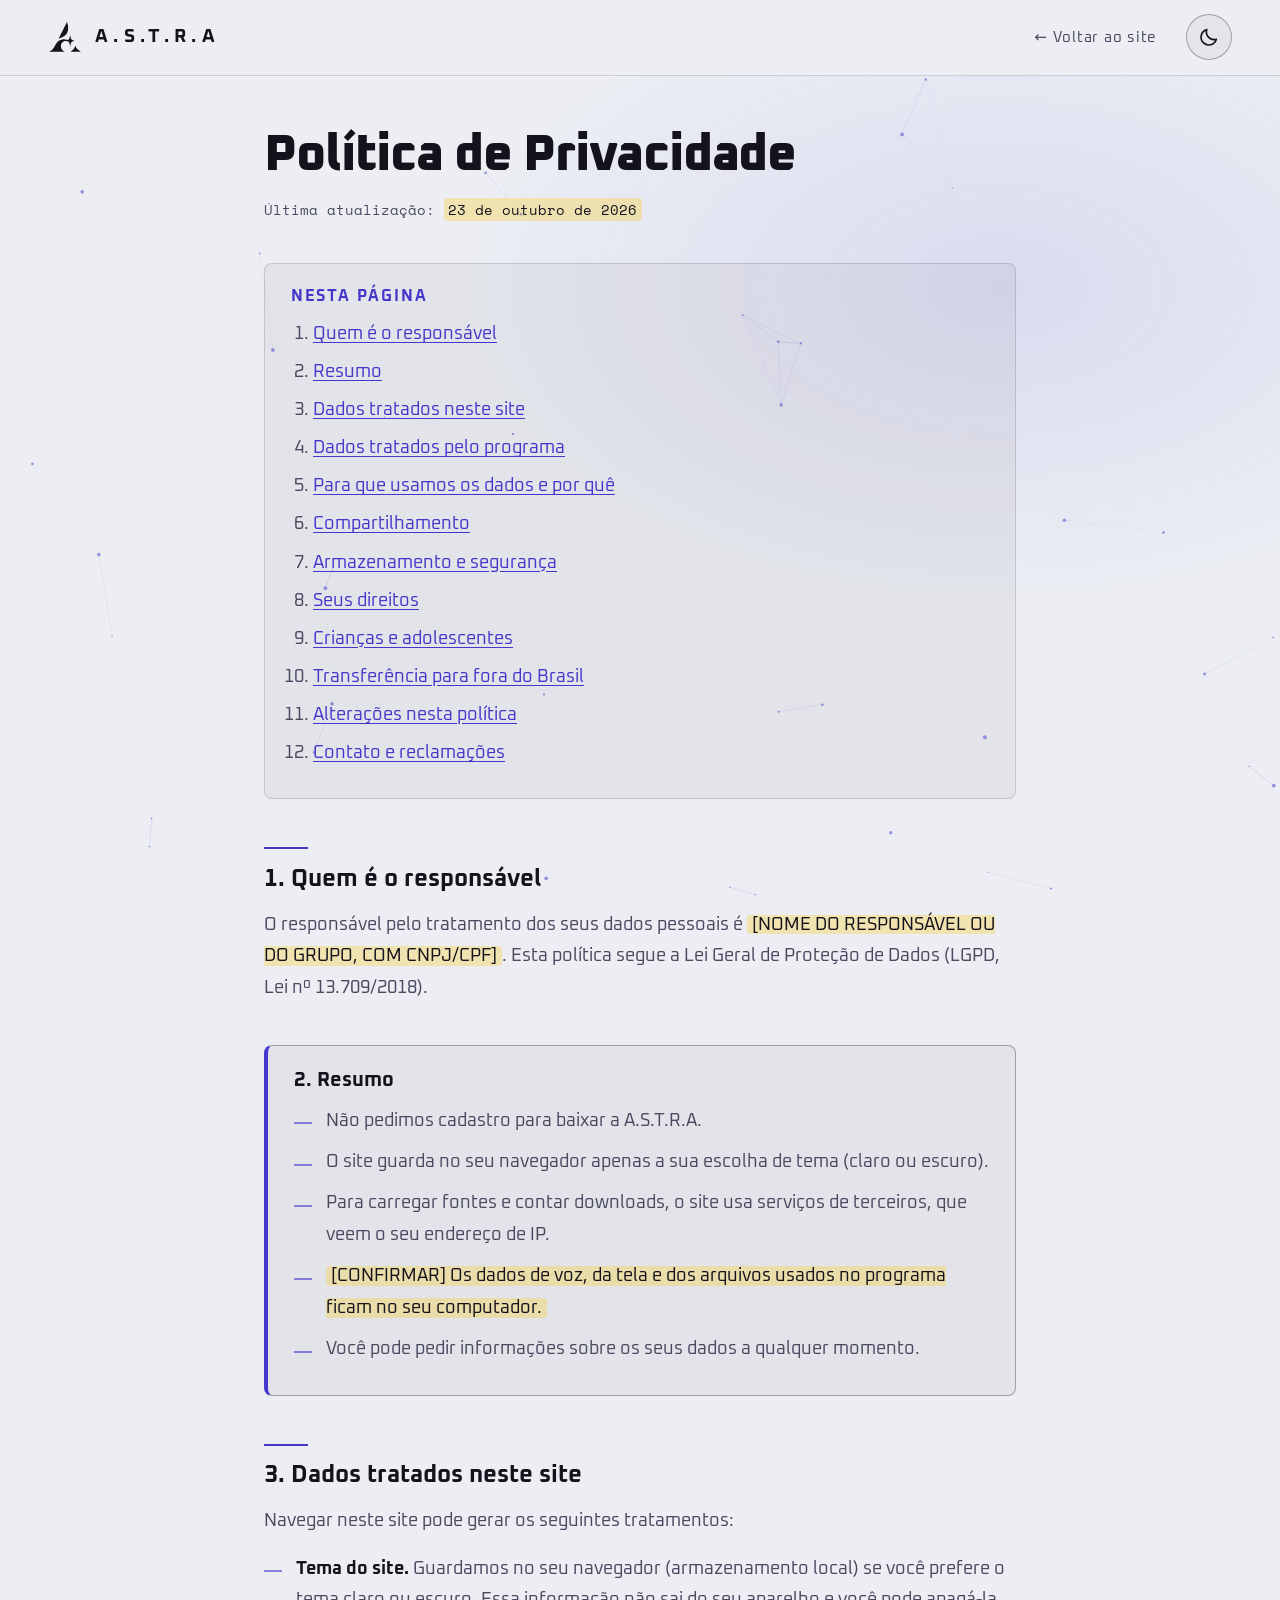
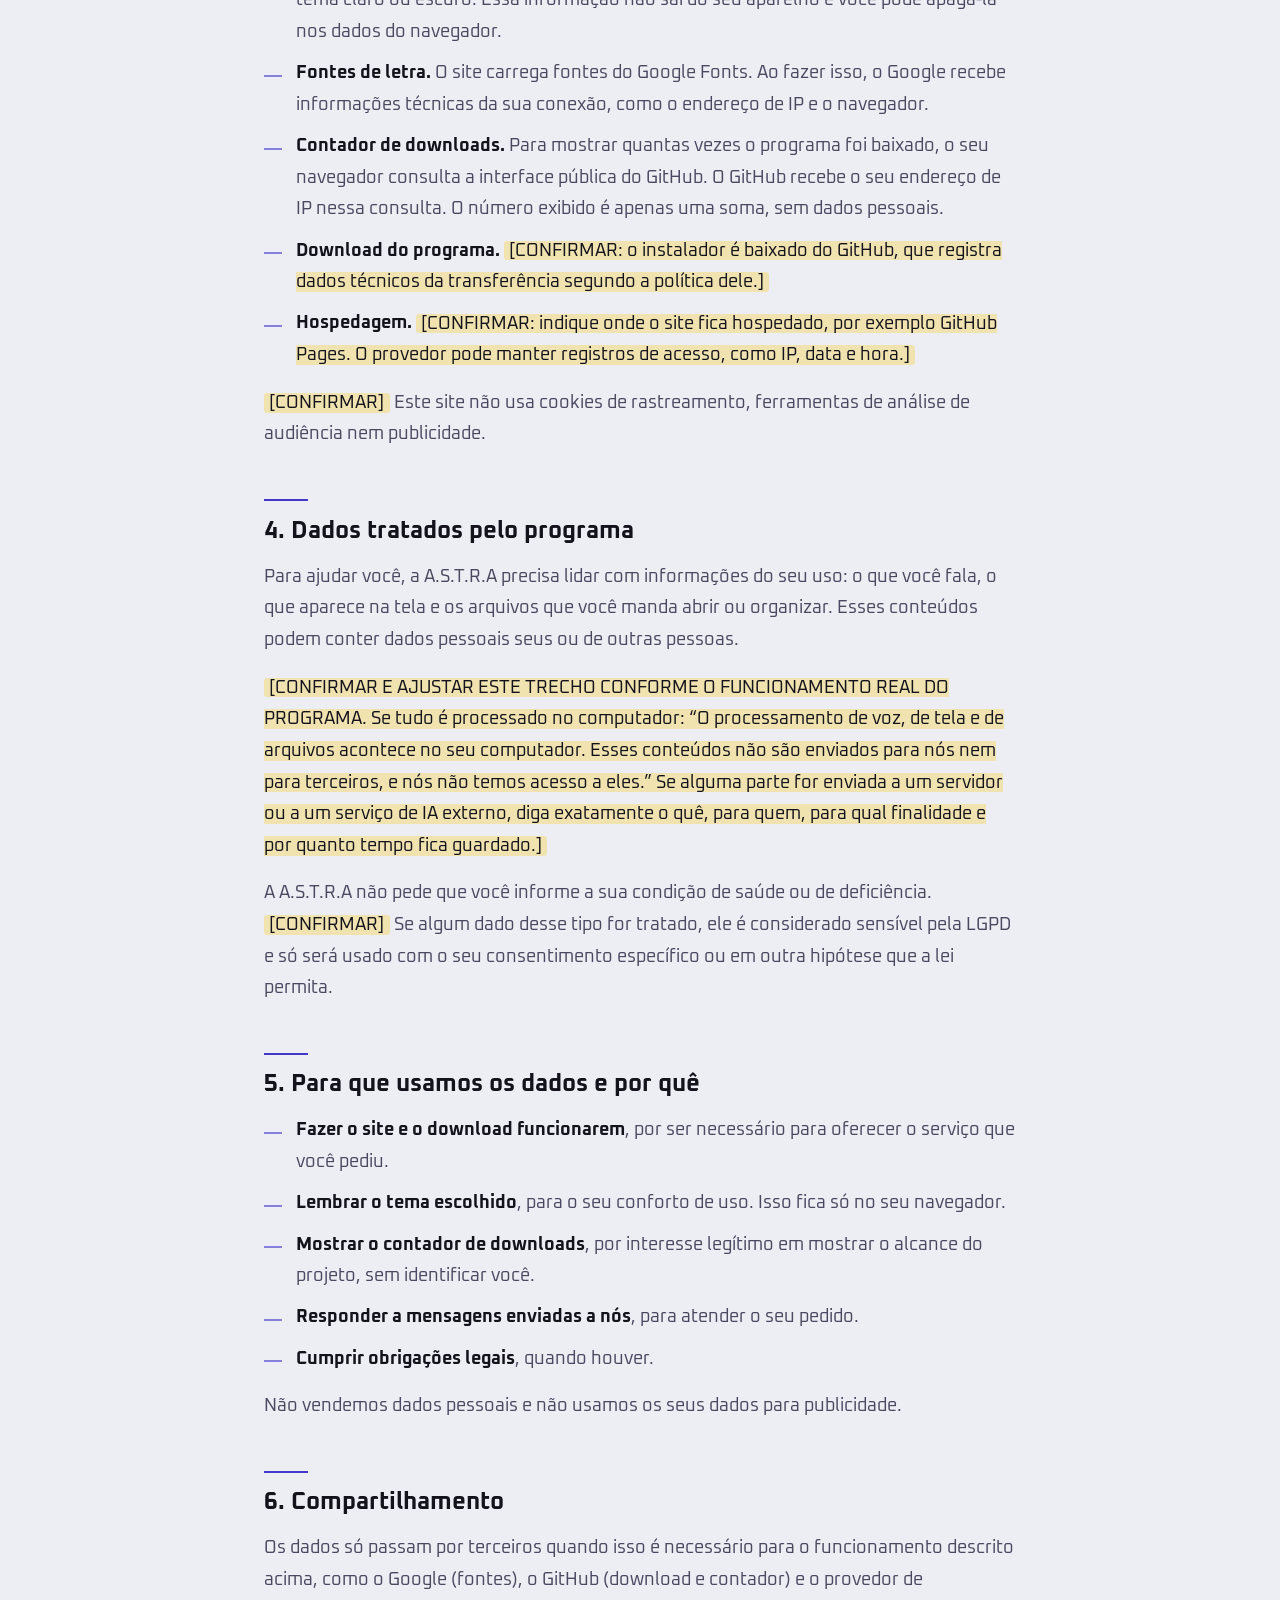
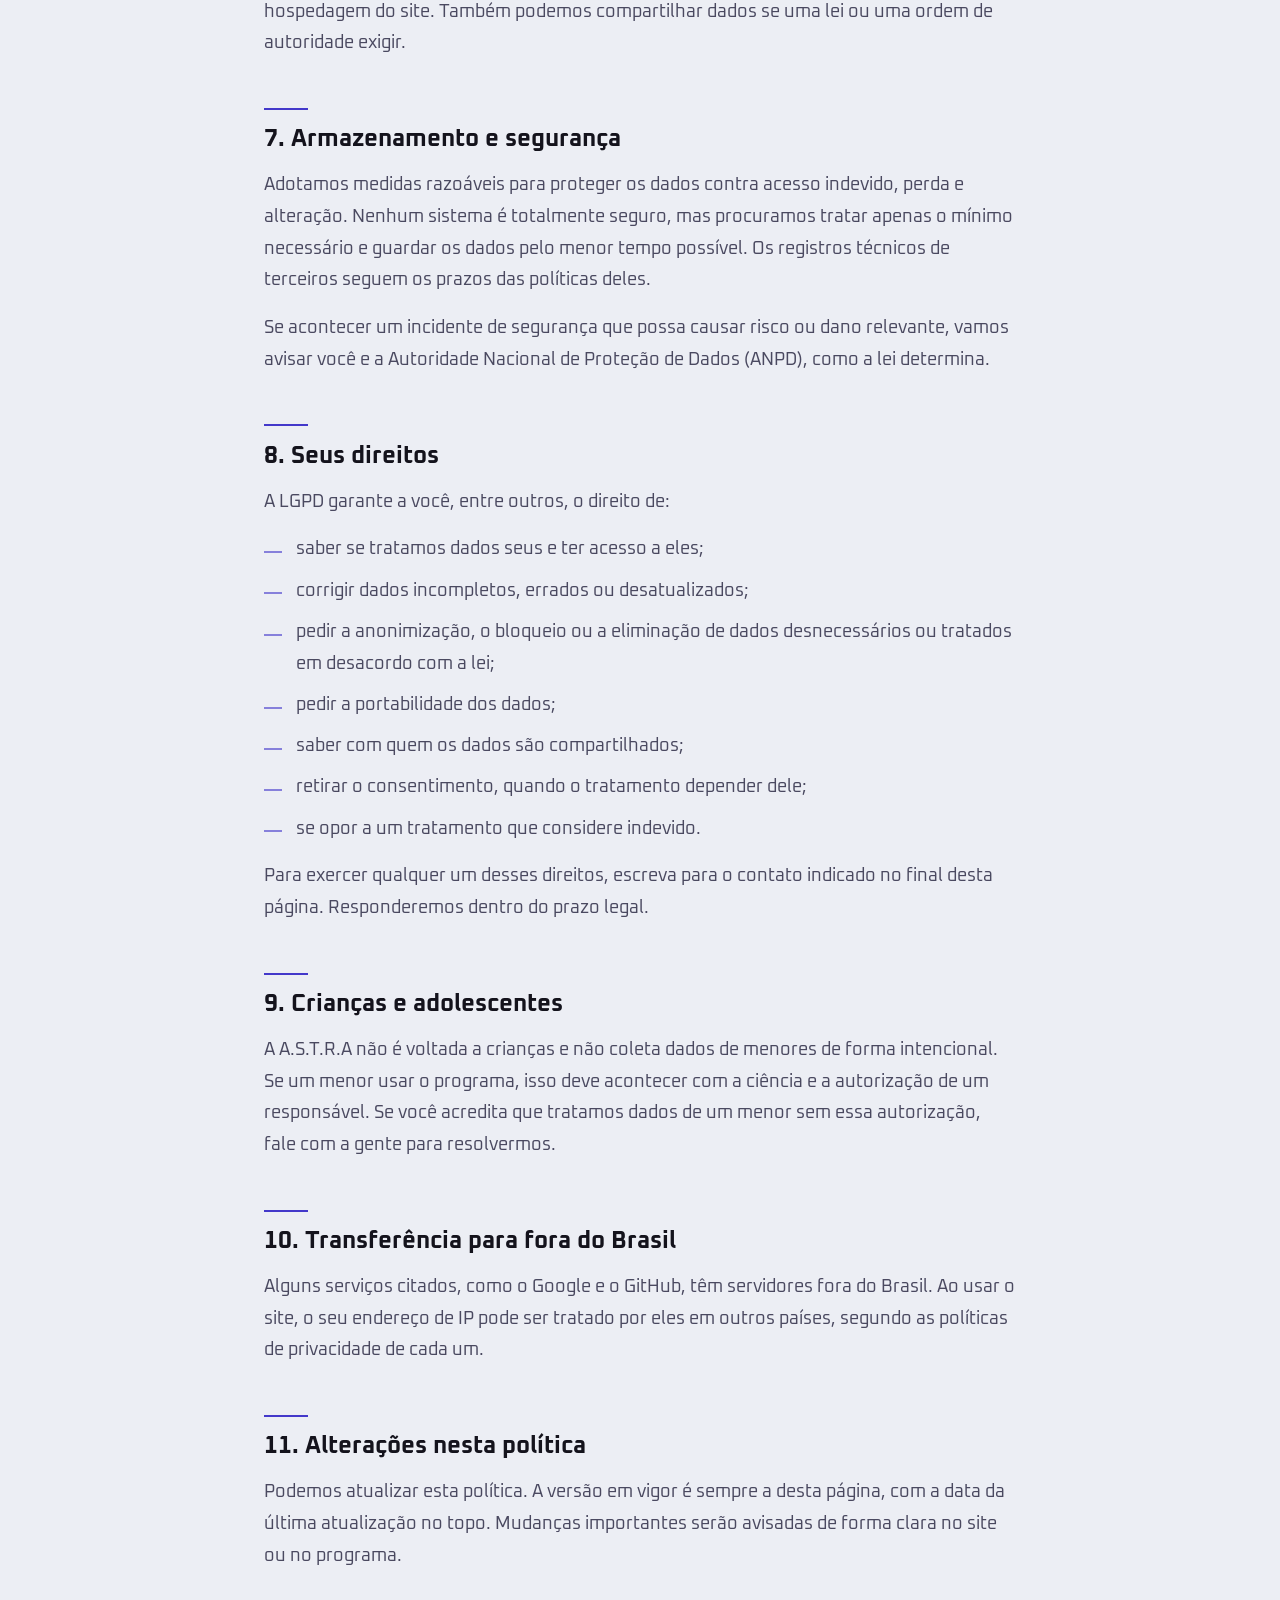
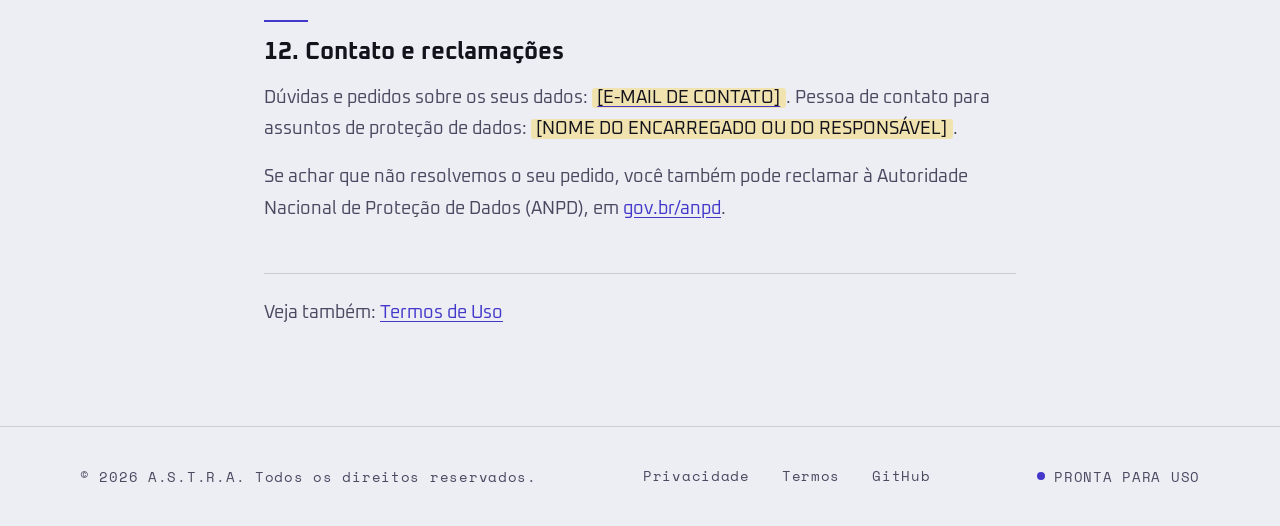
==== pages/privacidade.html @ 630e09cd "feat: animação de tema, fundo mais suave, páginas legais e organização em pastas Tema e visual - Adi" ====
<!DOCTYPE html>
<html lang="pt-BR">
<head>
<meta charset="UTF-8">
<meta name="viewport" content="width=device-width, initial-scale=1.0">
<title>Política de Privacidade — A.S.T.R.A</title>
<meta name="description" content="Como a A.S.T.R.A trata dados pessoais, em linguagem simples e de acordo com a LGPD.">
<meta name="color-scheme" content="dark light">
<meta name="theme-color" content="#07060c">
<link rel="icon" href="/assets/favicon.svg" type="image/svg+xml">

<!-- Rascunho: preencher os campos destacados em amarelo no site antes de publicar -->

<script>
/* Define o tema antes da página aparecer, para não piscar */
(function(){
  var t=null;
  try{t=localStorage.getItem('astra-theme')}catch(e){}
  if(t!=='light'&&t!=='dark'){
    t=window.matchMedia&&window.matchMedia('(prefers-color-scheme: light)').matches?'light':'dark';
  }
  var d=document.documentElement;
  d.setAttribute('data-theme',t);
  d.classList.add('js');
})();
</script>

<link rel="preconnect" href="https://fonts.googleapis.com">
<link rel="preconnect" href="https://fonts.gstatic.com" crossorigin>
<link href="https://fonts.googleapis.com/css2?family=Oxanium:wght@400;600;700;800&family=Space+Mono:wght@400;700&display=swap" rel="stylesheet">
<link rel="stylesheet" href="/css/astra.css">
<link rel="stylesheet" href="/css/astra-legal.css">
</head>
<body>

<a class="skip-link" href="#main">Ir para o conteúdo</a>

<svg width="0" height="0" style="position:absolute" aria-hidden="true" focusable="false">
  <symbol id="astra-logo" viewBox="0 0 100 95"><path fill="currentColor" d="M48.15 91.33C48.62 91.15 48.28 90.75 47.13 90.13C45.85 89.43 43.5 87.6 42.64 86.63C41.06 84.84 40.51 84.03 39.61 82.17C38.79 80.48 38.48 79.44 38.16 77.3C37.46 72.57 38.1 69.12 40.36 65.6C41.82 63.31 44.67 61.25 47.9 60.15C49.67 59.54 53.87 59.55 56.45 60.16C60.78 61.19 62.44 63.02 63.8 68.3C63.95 68.87 64.11 69.62 64.16 69.97C64.21 70.31 64.33 70.97 64.42 71.43C64.51 71.89 64.65 72.88 64.72 73.64C64.87 75.12 65.07 75.94 65.29 75.94C65.48 75.94 65.59 75.53 65.81 74.1C66.7 68.21 67.7 64.98 69.2 63.05C70.52 61.36 73.2 59.8 75.84 59.2C76.71 59 77.81 58.64 77.88 58.53C77.98 58.36 77.76 58.27 76.46 57.94C73.63 57.22 72.29 56.69 70.8 55.69C69.91 55.1 68.82 54.01 68.33 53.22C67.21 51.43 66.18 47.48 65.66 43.03C65.57 42.27 65.34 41.54 65.19 41.54C65.01 41.54 64.84 42.24 64.68 43.71C64.58 44.57 64.45 45.52 64.38 45.84C64.31 46.15 64.23 46.65 64.2 46.93C64.04 48.29 63.13 51.52 62.55 52.79C61.99 53.99 60.77 55.45 59.96 55.87C59.25 56.23 57.28 56.22 55.37 55.84C54.88 55.74 53.64 55.5 52.63 55.31C51.62 55.11 50.37 54.87 49.87 54.76C48.77 54.53 44.34 54.43 42.86 54.59C38.54 55.08 34.21 56.69 31.38 58.85C29.27 60.47 27.15 62.68 25.16 65.34C22.92 68.34 21.26 71.08 19.43 74.81C17.7 78.32 16.19 80.52 13.13 83.95C11.09 86.25 6.67 89.57 4.41 90.5C4.02 90.66 3.68 90.95 3.68 91.12C3.68 91.19 3.77 91.28 3.88 91.32C4.16 91.43 47.86 91.44 48.15 91.33ZM96.18 91.33C96.7 91.13 96.43 90.81 95.09 90.05C92.43 88.54 89.53 86.29 87.34 84.04C84.11 80.73 82.49 77.98 81.51 74.18C81.28 73.28 80.97 73.5 80.33 75.03C79.82 76.24 78.39 79.06 77.7 80.19C74.98 84.65 70.98 88.64 67.52 90.33C66.5 90.83 66.25 91.13 66.73 91.32C66.99 91.43 95.9 91.43 96.18 91.33ZM33.65 51.55C34.45 51.21 35.85 50.62 36.77 50.23C37.68 49.84 38.98 49.34 39.66 49.12C45.07 47.31 49.3 44.63 52.48 40.98C55.12 37.96 56.58 35.22 58.05 30.54C58.85 27.97 59.25 25.07 59.31 21.25C59.35 18.38 59.32 17.92 58.89 14.29C58.44 10.43 56.49 3.68 55.83 3.68C55.57 3.68 55.06 4.6 52.46 9.79C36.58 41.48 31.69 51.28 31.58 51.56C31.42 52.03 31.55 52.27 31.93 52.21C32.08 52.18 32.86 51.89 33.65 51.55Z"/></symbol>
</svg>

<canvas id="bg-canvas" aria-hidden="true"></canvas>

<header class="top">
  <a class="logo" href="index.html" aria-label="A.S.T.R.A — voltar ao início">
    <svg class="logo-mark" aria-hidden="true" focusable="false"><use href="#astra-logo"/></svg>
    <span class="logo-name">A.S.T.R.A</span>
  </a>
  <nav class="nav-right" aria-label="Principal">
    <a class="nav-back" href="/index.html">← Voltar ao site</a>
    <button class="theme-toggle" id="theme-toggle" type="button" aria-label="Alternar entre tema claro e escuro">
      <svg class="i-sun" viewBox="0 0 24 24" aria-hidden="true" focusable="false"><circle cx="12" cy="12" r="4.2"/><path d="M12 2.5v2.4M12 19.1v2.4M2.5 12h2.4M19.1 12h2.4M5.3 5.3l1.7 1.7M17 17l1.7 1.7M5.3 18.7 7 17M17 7l1.7-1.7"/></svg>
      <svg class="i-moon" viewBox="0 0 24 24" aria-hidden="true" focusable="false"><path d="M20 14.5A8.5 8.5 0 0 1 9.5 4 8.5 8.5 0 1 0 20 14.5Z"/></svg>
    </button>
  </nav>
</header>

<main id="main" class="legal">
  <h1>Política de Privacidade</h1>
  <p class="updated">Última atualização: <span class="fill">23 de outubro de 2026</span></p>

  <nav class="toc" aria-label="Índice desta página">
    <h2 class="toc-title">Nesta página</h2>
    <ol>
      <li><a href="#quem-somos">Quem é o responsável</a></li>
      <li><a href="#resumo">Resumo</a></li>
      <li><a href="#site">Dados tratados neste site</a></li>
      <li><a href="#app">Dados tratados pelo programa</a></li>
      <li><a href="#finalidades">Para que usamos os dados e por quê</a></li>
      <li><a href="#compartilhamento">Compartilhamento</a></li>
      <li><a href="#seguranca">Armazenamento e segurança</a></li>
      <li><a href="#direitos">Seus direitos</a></li>
      <li><a href="#criancas">Crianças e adolescentes</a></li>
      <li><a href="#internacional">Transferência para fora do Brasil</a></li>
      <li><a href="#alteracoes">Alterações nesta política</a></li>
      <li><a href="#contato">Contato e reclamações</a></li>
    </ol>
  </nav>

  <section id="quem-somos">
    <h2>1. Quem é o responsável</h2>
    <p>O responsável pelo tratamento dos seus dados pessoais é <span class="fill">[NOME DO RESPONSÁVEL OU DO GRUPO, COM CNPJ/CPF]</span>. Esta política segue a Lei Geral de Proteção de Dados (LGPD, Lei nº 13.709/2018).</p>
  </section>

  <div class="legal-summary" id="resumo" role="note">
    <h2>2. Resumo</h2>
    <ul>
      <li>Não pedimos cadastro para baixar a A.S.T.R.A.</li>
      <li>O site guarda no seu navegador apenas a sua escolha de tema (claro ou escuro).</li>
      <li>Para carregar fontes e contar downloads, o site usa serviços de terceiros, que veem o seu endereço de IP.</li>
      <li><span class="fill">[CONFIRMAR] Os dados de voz, da tela e dos arquivos usados no programa ficam no seu computador.</span></li>
      <li>Você pode pedir informações sobre os seus dados a qualquer momento.</li>
    </ul>
  </div>

  <section id="site">
    <h2>3. Dados tratados neste site</h2>
    <p>Navegar neste site pode gerar os seguintes tratamentos:</p>
    <ul>
      <li><strong>Tema do site.</strong> Guardamos no seu navegador (armazenamento local) se você prefere o tema claro ou escuro. Essa informação não sai do seu aparelho e você pode apagá-la nos dados do navegador.</li>
      <li><strong>Fontes de letra.</strong> O site carrega fontes do Google Fonts. Ao fazer isso, o Google recebe informações técnicas da sua conexão, como o endereço de IP e o navegador.</li>
      <li><strong>Contador de downloads.</strong> Para mostrar quantas vezes o programa foi baixado, o seu navegador consulta a interface pública do GitHub. O GitHub recebe o seu endereço de IP nessa consulta. O número exibido é apenas uma soma, sem dados pessoais.</li>
      <li><strong>Download do programa.</strong> <span class="fill">[CONFIRMAR: o instalador é baixado do GitHub, que registra dados técnicos da transferência segundo a política dele.]</span></li>
      <li><strong>Hospedagem.</strong> <span class="fill">[CONFIRMAR: indique onde o site fica hospedado, por exemplo GitHub Pages. O provedor pode manter registros de acesso, como IP, data e hora.]</span></li>
    </ul>
    <p><span class="fill">[CONFIRMAR]</span> Este site não usa cookies de rastreamento, ferramentas de análise de audiência nem publicidade.</p>
  </section>

  <section id="app">
    <h2>4. Dados tratados pelo programa</h2>
    <p>Para ajudar você, a A.S.T.R.A precisa lidar com informações do seu uso: o que você fala, o que aparece na tela e os arquivos que você manda abrir ou organizar. Esses conteúdos podem conter dados pessoais seus ou de outras pessoas.</p>
    <p><span class="fill">[CONFIRMAR E AJUSTAR ESTE TRECHO CONFORME O FUNCIONAMENTO REAL DO PROGRAMA. Se tudo é processado no computador: “O processamento de voz, de tela e de arquivos acontece no seu computador. Esses conteúdos não são enviados para nós nem para terceiros, e nós não temos acesso a eles.” Se alguma parte for enviada a um servidor ou a um serviço de IA externo, diga exatamente o quê, para quem, para qual finalidade e por quanto tempo fica guardado.]</span></p>
    <p>A A.S.T.R.A não pede que você informe a sua condição de saúde ou de deficiência. <span class="fill">[CONFIRMAR]</span> Se algum dado desse tipo for tratado, ele é considerado sensível pela LGPD e só será usado com o seu consentimento específico ou em outra hipótese que a lei permita.</p>
  </section>

  <section id="finalidades">
    <h2>5. Para que usamos os dados e por quê</h2>
    <ul>
      <li><strong>Fazer o site e o download funcionarem</strong>, por ser necessário para oferecer o serviço que você pediu.</li>
      <li><strong>Lembrar o tema escolhido</strong>, para o seu conforto de uso. Isso fica só no seu navegador.</li>
      <li><strong>Mostrar o contador de downloads</strong>, por interesse legítimo em mostrar o alcance do projeto, sem identificar você.</li>
      <li><strong>Responder a mensagens enviadas a nós</strong>, para atender o seu pedido.</li>
      <li><strong>Cumprir obrigações legais</strong>, quando houver.</li>
    </ul>
    <p>Não vendemos dados pessoais e não usamos os seus dados para publicidade.</p>
  </section>

  <section id="compartilhamento">
    <h2>6. Compartilhamento</h2>
    <p>Os dados só passam por terceiros quando isso é necessário para o funcionamento descrito acima, como o Google (fontes), o GitHub (download e contador) e o provedor de hospedagem do site. Também podemos compartilhar dados se uma lei ou uma ordem de autoridade exigir.</p>
  </section>

  <section id="seguranca">
    <h2>7. Armazenamento e segurança</h2>
    <p>Adotamos medidas razoáveis para proteger os dados contra acesso indevido, perda e alteração. Nenhum sistema é totalmente seguro, mas procuramos tratar apenas o mínimo necessário e guardar os dados pelo menor tempo possível. Os registros técnicos de terceiros seguem os prazos das políticas deles.</p>
    <p>Se acontecer um incidente de segurança que possa causar risco ou dano relevante, vamos avisar você e a Autoridade Nacional de Proteção de Dados (ANPD), como a lei determina.</p>
  </section>

  <section id="direitos">
    <h2>8. Seus direitos</h2>
    <p>A LGPD garante a você, entre outros, o direito de:</p>
    <ul>
      <li>saber se tratamos dados seus e ter acesso a eles;</li>
      <li>corrigir dados incompletos, errados ou desatualizados;</li>
      <li>pedir a anonimização, o bloqueio ou a eliminação de dados desnecessários ou tratados em desacordo com a lei;</li>
      <li>pedir a portabilidade dos dados;</li>
      <li>saber com quem os dados são compartilhados;</li>
      <li>retirar o consentimento, quando o tratamento depender dele;</li>
      <li>se opor a um tratamento que considere indevido.</li>
    </ul>
    <p>Para exercer qualquer um desses direitos, escreva para o contato indicado no final desta página. Responderemos dentro do prazo legal.</p>
  </section>

  <section id="criancas">
    <h2>9. Crianças e adolescentes</h2>
    <p>A A.S.T.R.A não é voltada a crianças e não coleta dados de menores de forma intencional. Se um menor usar o programa, isso deve acontecer com a ciência e a autorização de um responsável. Se você acredita que tratamos dados de um menor sem essa autorização, fale com a gente para resolvermos.</p>
  </section>

  <section id="internacional">
    <h2>10. Transferência para fora do Brasil</h2>
    <p>Alguns serviços citados, como o Google e o GitHub, têm servidores fora do Brasil. Ao usar o site, o seu endereço de IP pode ser tratado por eles em outros países, segundo as políticas de privacidade de cada um.</p>
  </section>

  <section id="alteracoes">
    <h2>11. Alterações nesta política</h2>
    <p>Podemos atualizar esta política. A versão em vigor é sempre a desta página, com a data da última atualização no topo. Mudanças importantes serão avisadas de forma clara no site ou no programa.</p>
  </section>

  <section id="contato">
    <h2>12. Contato e reclamações</h2>
    <p>Dúvidas e pedidos sobre os seus dados: <a href="mailto:EMAIL_AQUI"><span class="fill">[E-MAIL DE CONTATO]</span></a>. Pessoa de contato para assuntos de proteção de dados: <span class="fill">[NOME DO ENCARREGADO OU DO RESPONSÁVEL]</span>.</p>
    <p>Se achar que não resolvemos o seu pedido, você também pode reclamar à Autoridade Nacional de Proteção de Dados (ANPD), em <a href="https://www.gov.br/anpd">gov.br/anpd</a>.</p>
  </section>

  <p class="legal-other">Veja também: <a href="termos.html">Termos de Uso</a></p>
</main>

<footer>
  <div>© 2026 A.S.T.R.A. Todos os direitos reservados.</div>
  <nav class="footer-links" aria-label="Rodapé">
    <a href="privacidade.html">Privacidade</a>
    <a href="termos.html">Termos</a>
    <a href="https://github.com/here236/A.S.T.R.A-Site">GitHub</a>
  </nav>
  <div class="footer-status">
    <div class="status-dot" aria-hidden="true"></div>
    PRONTA PARA USO
  </div>
</footer>

<script src="/js/astra.js"></script>
</body>
</html>
---- css/astra.css ----
*{margin:0;padding:0;box-sizing:border-box}

/* Tema claro é o padrão; o escuro é aplicado por data-theme="dark" */
:root{
  --bg:#eceef4;
  --bg2:#f6f7fb;
  --text:#14131c;
  --muted:#4a4960;
  --accent:#4338ca;
  --accent-soft:rgba(67,56,202,0.10);
  --line:rgba(11,10,18,0.14);
  --line-strong:rgba(11,10,18,0.32);
  --surface:rgba(11,10,18,0.04);
  --nav-bg:rgba(236,238,244,0.94);
  --btn-bg:#0b0a12;
  --btn-fg:#ffffff;
  --glow:rgba(67,56,202,0.10);
  --grid:rgba(11,10,18,0.05);
  --particle:67,56,202;
  color-scheme:light;
}

:root[data-theme="dark"]{
  --bg:#07060c;
  --bg2:#0d0c16;
  --text:#f4f3fa;
  --muted:#adabc0;
  --accent:#c4bfff;
  --accent-soft:rgba(196,191,255,0.12);
  --line:rgba(255,255,255,0.12);
  --line-strong:rgba(255,255,255,0.32);
  --surface:rgba(255,255,255,0.05);
  --nav-bg:rgba(7,6,12,0.94);
  --btn-bg:#ffffff;
  --btn-fg:#07060c;
  --glow:rgba(99,82,255,0.20);
  --grid:rgba(255,255,255,0.04);
  --particle:196,191,255;
  color-scheme:dark;
}

html{scroll-behavior:smooth;overflow-x:hidden;scroll-padding-top:5rem}

body{
  background:var(--bg);
  color:var(--text);
  font-family:'Oxanium',system-ui,sans-serif;
  font-size:1rem;
  overflow-x:hidden;
}

/* Brilho suave e grade fixos */
body::before{
  content:'';position:fixed;inset:0;z-index:0;pointer-events:none;
  background:radial-gradient(60% 50% at 78% 32%,var(--glow),transparent 70%);
}

/* Animação circular da troca de tema */
::view-transition-old(root),
::view-transition-new(root){
  animation:none;
  mix-blend-mode:normal;
}

/* Acessibilidade */
.sr-only{
  position:absolute;width:1px;height:1px;overflow:hidden;
  clip:rect(0 0 0 0);clip-path:inset(50%);white-space:nowrap;
}

.skip-link{
  position:fixed;top:0.75rem;left:0.75rem;z-index:1000;
  transform:translateY(-200%);
  background:var(--btn-bg);color:var(--btn-fg);
  padding:0.8rem 1.2rem;font-weight:700;text-decoration:none;
}
.skip-link:focus{transform:translateY(0)}

:focus-visible{outline:3px solid var(--accent);outline-offset:3px}

/* Fundo de partículas */
#bg-canvas{
  position:fixed;top:0;left:0;width:100%;height:100%;
  z-index:0;pointer-events:none;
}

/* Menu */
.top{
  position:fixed;top:0;left:0;right:0;z-index:100;
  padding:0.9rem 3rem;
  display:flex;align-items:center;justify-content:space-between;
  background:var(--nav-bg);
  border-bottom:1px solid var(--line);
}

.logo{
  display:flex;align-items:center;gap:0.8rem;
  color:var(--text);text-decoration:none;
  font-size:1.2rem;font-weight:700;letter-spacing:0.28em;
}

.logo-mark{width:34px;height:32px;flex-shrink:0}

.nav-right{
  display:flex;align-items:center;gap:1.6rem;
  font-size:0.95rem;letter-spacing:0.1em;
}

.nav-right a.nav-link{
  color:var(--muted);text-decoration:none;
  padding:0.5rem 0.2rem;
  transition:color 0.3s;
}
.nav-right a.nav-link:hover{color:var(--text)}

.theme-toggle{
  width:46px;height:46px;border-radius:50%;
  display:inline-flex;align-items:center;justify-content:center;
  border:1px solid var(--line-strong);
  background:var(--surface);color:var(--text);
  cursor:pointer;transition:background 0.3s,border-color 0.3s;
}
.theme-toggle:hover{background:var(--accent-soft);border-color:var(--accent)}
.theme-toggle svg{
  width:22px;height:22px;
  fill:none;stroke:currentColor;stroke-width:1.8;
  stroke-linecap:round;stroke-linejoin:round;
}
:root[data-theme="dark"] .i-moon{display:none}
:root[data-theme="light"] .i-sun{display:none}

/* Seções */
section{
  position:relative;z-index:10;
  min-height:100vh;
  display:flex;align-items:center;
}

/* Hero */
#hero{
  padding:6rem 0 0;
  overflow:hidden;
}

.hero-inner{
  width:100%;
  display:grid;
  grid-template-columns:1fr 1fr;
  align-items:center;
  padding:0 5rem;
  gap:4rem;
}

.hero-text{opacity:0;animation:fadeUp 1.2s 0.3s forwards}

.hero-label{
  font-family:'Space Mono',monospace;
  font-size:1rem;letter-spacing:0.3em;
  color:var(--accent);margin-bottom:2rem;
  display:flex;align-items:center;gap:0.8rem;
}
.hero-label::before{
  content:'';display:block;flex-shrink:0;
  width:40px;height:2px;background:var(--accent);
}

h1{
  font-size:clamp(2.8rem,5vw,5rem);
  font-weight:800;line-height:1.02;
  letter-spacing:-0.02em;
  margin-bottom:1.5rem;
}

h1 span{
  color:var(--muted);
  display:block;
}

h1 em{
  font-style:normal;
  background:linear-gradient(90deg,var(--text),var(--accent));
  -webkit-background-clip:text;
  background-clip:text;
  -webkit-text-fill-color:transparent;
}

.hero-sub{
  font-size:1.15rem;color:var(--muted);
  line-height:1.75;max-width:500px;
  margin-bottom:2.5rem;
}

.hero-btns{display:flex;gap:1rem;flex-wrap:wrap}

.btn-primary{
  display:inline-flex;align-items:center;justify-content:center;
  min-height:52px;
  background:var(--btn-bg);
  color:var(--btn-fg);border:none;text-decoration:none;
  padding:0 2.2rem;
  font-family:'Oxanium',sans-serif;
  font-size:1rem;letter-spacing:0.1em;
  cursor:pointer;font-weight:700;
  position:relative;overflow:hidden;
  transition:box-shadow 0.3s,transform 0.3s;
}
.btn-primary::after{
  content:'';position:absolute;
  top:-50%;left:-60%;width:40%;height:200%;
  background:rgba(128,128,160,0.3);
  transform:skewX(-20deg);
  transition:left 0.5s;
}
.btn-primary:hover{box-shadow:0 0 0 4px var(--accent-soft),0 8px 28px var(--glow)}
.btn-primary:hover::after{left:120%}

.btn-ghost{
  display:inline-flex;align-items:center;justify-content:center;
  min-height:52px;
  border:1px solid var(--line-strong);text-decoration:none;
  padding:0 2.2rem;color:var(--text);
  background:transparent;
  font-family:'Oxanium',sans-serif;
  font-size:1rem;font-weight:600;letter-spacing:0.1em;
  cursor:pointer;transition:border-color 0.3s,background 0.3s;
}
.btn-ghost:hover{border-color:var(--accent);background:var(--accent-soft)}

.btn-primary.big,.btn-ghost.big{min-height:58px;padding:0 2.6rem;font-size:1.05rem}

/* Logo no hero */
.logo-wrap{
  position:relative;
  width:min(100%,520px);aspect-ratio:1;
  margin-inline:auto;
  display:grid;place-items:center;
  opacity:0;animation:fadeIn 1.5s 0.8s forwards;
}
.logo-wrap::before{
  content:'';position:absolute;inset:10%;border-radius:50%;
  background:radial-gradient(circle,var(--glow),transparent 70%);
}

.hero-logo{
  position:relative;
  width:46%;height:auto;aspect-ratio:100/95;
  color:var(--text);
  animation:float 7s ease-in-out infinite;
}

.logo-rings{position:absolute;inset:0}
.logo-ring{
  position:absolute;border-radius:50%;
  animation:spinRing 40s linear infinite;
}
.logo-ring:nth-child(1){inset:16%;border:1px solid var(--line-strong)}
.logo-ring:nth-child(2){inset:8%;border:1px solid var(--line);animation-direction:reverse;animation-duration:55s}
.logo-ring:nth-child(3){inset:0;border:1px dashed var(--line)}

.logo-stat{
  position:absolute;
  font-family:'Space Mono',monospace;
  font-size:0.85rem;letter-spacing:0.05em;
  color:var(--muted);
  background:var(--bg2);
  border:1px solid var(--line);
  padding:0.5rem 0.9rem;border-radius:6px;
}
.logo-stat span{display:block;font-size:1.3rem;font-weight:700;color:var(--text)}
.stat1{top:8%;right:0}
.stat2{bottom:12%;left:0}
.stat3{top:50%;right:-3%}

/* Indicador de rolagem */
.scroll-hint{
  position:absolute;bottom:2rem;left:50%;transform:translateX(-50%);
  display:flex;flex-direction:column;align-items:center;gap:0.5rem;
  font-size:0.8rem;letter-spacing:0.3em;color:var(--muted);
  opacity:0;animation:fadeIn 1s 2s forwards;
}

.scroll-line{
  width:1px;height:50px;
  background:linear-gradient(to bottom,var(--accent),transparent);
  animation:scrollPulse 2s infinite;
}

/* O que ela faz */
#features{
  padding:8rem 0;
  overflow:visible;
}

.features-inner{
  width:100%;
  padding:0 5rem;
}

.section-label{
  font-family:'Space Mono',monospace;
  font-size:1.05rem;font-weight:400;letter-spacing:0.25em;
  color:var(--accent);
  margin-bottom:5rem;
  display:flex;align-items:center;gap:1rem;
}
.section-label::before{
  content:'';width:60px;height:2px;background:var(--accent);flex-shrink:0;
}
.section-label.center{justify-content:center;margin-bottom:3rem}

.feature-row{
  display:grid;
  grid-template-columns:1fr 1fr;
  align-items:start;
  margin-bottom:7rem;
  position:relative;
}

/* Só esconde antes da animação se o JavaScript estiver ativo */
.js .feature-row{
  opacity:0;
  transform:translateY(60px);
  transition:opacity 0.8s,transform 0.8s;
}
.js .feature-row.visible{opacity:1;transform:translateY(0)}

.feature-num{
  font-family:'Space Mono',monospace;
  font-size:clamp(5rem,10vw,9rem);
  font-weight:700;
  color:transparent;
  -webkit-text-stroke:1px var(--line-strong);
  line-height:1;
  position:absolute;
  top:-2rem;left:0;
  z-index:0;
  pointer-events:none;
  letter-spacing:-0.05em;
  opacity:0.6;
}
.feature-row.flip .feature-num{left:auto;right:0}

.feature-content{
  position:relative;z-index:1;
  padding:2rem 0;
}

.feature-content.right{padding-left:3rem;order:2}
.feature-content.left{padding-right:3rem}
.feature-content.right + .feature-visual{order:1}

.feature-tag{
  font-family:'Space Mono',monospace;
  font-size:0.95rem;letter-spacing:0.22em;
  color:var(--accent);
  margin-bottom:1rem;
  display:flex;align-items:center;gap:0.5rem;
}
.feature-tag::before{content:'›';font-size:1.2rem}

.feature-title{
  font-size:clamp(1.8rem,3vw,2.6rem);
  font-weight:700;
  line-height:1.15;
  margin-bottom:1.2rem;
  letter-spacing:-0.01em;
}

.feature-title .accent{color:var(--accent)}

.feature-body{
  font-size:1.1rem;color:var(--muted);
  line-height:1.8;
  max-width:480px;
}

/* Tópicos diagonais */
.diagonal-topics{
  list-style:none;
  margin-top:2rem;
  position:relative;
  padding-left:1rem;
}

.topic{
  display:flex;align-items:flex-start;gap:1rem;
  margin-bottom:1rem;
  transform:skewX(-3deg);
  font-size:1.08rem;
  color:var(--muted);
  line-height:1.6;
  transition:color 0.3s;
}
.topic:hover{color:var(--text)}

.topic-line{
  flex-shrink:0;
  width:20px;height:2px;
  background:var(--accent);
  margin-top:0.8em;
  opacity:0.5;
  transition:opacity 0.3s,width 0.3s;
}
.topic:hover .topic-line{opacity:1;width:30px}

/* Visual lateral */
.feature-visual{
  display:flex;align-items:center;justify-content:center;
  height:280px;
  position:relative;
}
.feature-visual.tall{height:440px}

.vis{width:100%;max-width:420px;height:100%;overflow:visible}
.vis .v-line{fill:none;stroke:var(--line-strong);stroke-width:1.5}
.vis .v-soft{fill:var(--accent-soft)}
.vis .v-fill{fill:var(--accent)}
.vis .v-mute{fill:var(--line-strong)}
.vis .v-focus{fill:var(--accent-soft);stroke:var(--accent);stroke-width:2}
.vis .v-wave{fill:none;stroke:var(--accent);stroke-width:3;stroke-linecap:round}
.vis .v-folder{fill:var(--accent-soft);stroke:var(--accent);stroke-width:2;stroke-linejoin:round}
.vis .v-file{fill:var(--bg);stroke:var(--line-strong);stroke-width:2;stroke-linejoin:round}
.vis .v-arrow{fill:none;stroke:var(--accent);stroke-width:2.5;stroke-dasharray:3 7;stroke-linecap:round}
.vis .v-arrowhead{fill:none;stroke:var(--accent);stroke-width:2.5;stroke-linecap:round;stroke-linejoin:round}
.vis .v-node{fill:var(--bg2);stroke:var(--line-strong);stroke-width:1.5}
.vis .v-center{fill:var(--accent-soft);stroke:var(--accent);stroke-width:2}
.vis .v-text{
  fill:var(--text);
  font-family:'Space Mono',monospace;font-size:12px;font-weight:700;
  text-anchor:middle;dominant-baseline:central;
}
.vis .v-text.v-big{font-size:16px}

.v-bars rect{
  fill:var(--accent);
  transform-box:fill-box;transform-origin:center;
}
.feature-row.visible .v-bars rect{
  animation:bar 1.8s ease-in-out infinite;
  animation-delay:calc(var(--i) * -0.14s);
}

/* Métricas */
#metrics{
  padding:8rem 0;
  background:var(--surface);
  border-top:1px solid var(--line);
  border-bottom:1px solid var(--line);
}

.metrics-inner{width:100%;padding:0 5rem}

.metrics-grid{
  display:grid;
  grid-template-columns:repeat(auto-fit,minmax(220px,1fr));
  gap:2px;
  margin-top:4rem;
}

.metric-item{
  padding:2.5rem 2rem;
  border-right:1px solid var(--line);
}

.js .metric-item{
  opacity:0;transform:translateY(30px);
  transition:opacity 0.6s,transform 0.6s;
}
.js .metric-item.visible{opacity:1;transform:translateY(0)}
.metric-item:last-child{border-right:none}

.metric-val{
  font-size:clamp(2.4rem,3.6vw,3.4rem);
  font-weight:800;
  color:var(--text);
  line-height:1;
  margin-bottom:0.7rem;
  font-family:'Space Mono',monospace;
  white-space:nowrap;
}

.metric-label{
  font-size:0.95rem;letter-spacing:0.12em;
  color:var(--muted);font-weight:600;
  text-transform:uppercase;
}

/* Chamada final */
#cta{
  padding:10rem 0;
  text-align:center;
  overflow:hidden;
}

.cta-rings{position:absolute;inset:0;overflow:hidden}

.cta-inner{
  position:relative;z-index:1;
  max-width:720px;
  margin:0 auto;
  padding:0 2rem;
}

.cta-ring{
  position:absolute;
  width:800px;height:800px;
  margin:-400px 0 0 -400px;
  border-radius:50%;
  border:1px solid var(--line-strong);
  left:50%;top:50%;
  opacity:0;
  animation:expandRing 6s ease-out infinite;
}

.cta-title{
  font-size:clamp(2.5rem,5vw,4.5rem);
  font-weight:800;
  line-height:1.1;
  letter-spacing:-0.02em;
  margin-bottom:1.5rem;
}

.cta-title span{
  display:block;
  color:var(--accent);
}

.cta-sub{
  font-size:1.15rem;color:var(--muted);
  margin-bottom:3rem;line-height:1.75;
}

.cta-btns{display:flex;gap:1rem;justify-content:center;flex-wrap:wrap}

.cta-note{
  margin-top:2rem;font-size:0.85rem;color:var(--muted);
  font-family:'Space Mono',monospace;letter-spacing:0.15em;
}

/* Rodapé */
footer{
  padding:2rem 5rem;
  border-top:1px solid var(--line);
  display:flex;align-items:center;justify-content:space-between;
  gap:1.5rem;flex-wrap:wrap;
  font-size:0.9rem;color:var(--muted);
  font-family:'Space Mono',monospace;
  letter-spacing:0.05em;
  position:relative;z-index:10;
  background:var(--bg);
}

.footer-links{display:flex;gap:2rem}
.footer-links a{
  color:var(--muted);text-decoration:none;
  padding:0.4rem 0;
  border-bottom:1px solid transparent;
  transition:color 0.3s,border-color 0.3s;
}
.footer-links a:hover{color:var(--text);border-color:var(--accent)}

.footer-status{display:flex;align-items:center;gap:0.6rem}

.status-dot{
  width:8px;height:8px;border-radius:50%;
  background:var(--accent);
  animation:pulse 2s infinite;
}

/* Cantos decorativos */
.hud-corner{
  position:fixed;z-index:50;pointer-events:none;
  width:40px;height:40px;
  border-color:var(--line-strong);
  border-style:solid;
}
.hud-tl{top:1rem;left:1rem;border-width:2px 0 0 2px}
.hud-tr{top:1rem;right:1rem;border-width:2px 2px 0 0}
.hud-bl{bottom:1rem;left:1rem;border-width:0 0 2px 2px}
.hud-br{bottom:1rem;right:1rem;border-width:0 2px 2px 0}

/* Animações */
@keyframes fadeUp{
  from{opacity:0;transform:translateY(40px)}
  to{opacity:1;transform:translateY(0)}
}

@keyframes fadeIn{
  to{opacity:1}
}

@keyframes pulse{
  0%,100%{opacity:1}
  50%{opacity:0.35}
}

@keyframes spinRing{
  from{transform:rotate(0deg)}
  to{transform:rotate(360deg)}
}

@keyframes float{
  0%,100%{transform:translateY(0)}
  50%{transform:translateY(-10px)}
}

@keyframes bar{
  0%,100%{transform:scaleY(1)}
  50%{transform:scaleY(0.45)}
}

@keyframes scrollPulse{
  0%{opacity:1;transform:scaleY(1)}
  100%{opacity:0;transform:scaleY(0.2)}
}

@keyframes expandRing{
  0%{transform:scale(0.15);opacity:0.5}
  100%{transform:scale(1);opacity:0}
}

/* Telas médias */
@media (max-width:1100px){
  .top{padding:0.8rem 1.5rem}
  .nav-right{gap:1rem}
}

/* Tablets e celulares */
@media (max-width:900px){
  .hero-inner{grid-template-columns:1fr;padding:0 1.5rem;gap:2rem}
  #hero{padding:7rem 0 4rem;min-height:auto}
  .scroll-hint{display:none}
  .logo-wrap{width:min(88%,420px)}
  .features-inner,.metrics-inner{padding:0 1.5rem}
  #features,#metrics{padding:5rem 0}
  .feature-row{grid-template-columns:1fr;margin-bottom:5rem}
  .feature-content.right,.feature-content.left{padding:2rem 0 1rem;order:0}
  .feature-content.right + .feature-visual{order:0}
  .feature-row.flip .feature-num{right:0}
  .feature-num{font-size:5rem;top:-1rem}
  .feature-body{max-width:none}
  .feature-visual{margin-top:1rem}
  .metrics-grid{grid-template-columns:1fr 1fr}
  .metric-item{border-right:none;border-bottom:1px solid var(--line);padding:2rem 1rem}
  #cta{padding:6rem 0}
  footer{padding:2rem 1.5rem;flex-direction:column;align-items:flex-start}
  .hud-corner{display:none}
}

@media (max-width:640px){
  .nav-link{display:none}
  .logo-name{letter-spacing:0.12em;font-size:1.05rem}
  .top{gap:0.6rem}
  .hero-btns a{flex:1 1 100%}
  .hero-label{letter-spacing:0.15em;font-size:0.9rem}
  .logo-stat{font-size:0.75rem;padding:0.4rem 0.6rem}
  .logo-stat span{font-size:1.05rem}
  .stat3{right:0}
  .metrics-grid{grid-template-columns:1fr}
}

/* Quem prefere menos movimento */
@media (prefers-reduced-motion:reduce){
  html{scroll-behavior:auto}
  *,*::before,*::after{animation:none !important;transition:none !important}
  .hero-text,.logo-wrap,.scroll-hint{opacity:1}
  .js .feature-row,.js .metric-item{opacity:1;transform:none}
}
---- css/astra-legal.css ----
/* Páginas de Termos de Uso e Política de Privacidade */
.legal{
  position:relative;z-index:10;
  max-width:800px;margin:0 auto;
  padding:8rem 1.5rem 5rem;
}

/* As seções do astra.css ocupam a tela toda em flex; aqui o texto corre em coluna */
.legal section{
  min-height:0;
  display:block;
  position:static;
}

.legal h1{
  font-size:clamp(2.2rem,5vw,3.2rem);
  line-height:1.1;margin-bottom:0.8rem;
}

.legal .updated{
  font-family:'Space Mono',monospace;
  font-size:0.9rem;color:var(--muted);
  margin-bottom:2.5rem;
}

.legal h2{
  font-size:1.5rem;font-weight:700;
  line-height:1.25;
  margin:3rem 0 1rem;
  scroll-margin-top:6rem;
}

.legal section h2::before{
  content:'';display:block;
  width:44px;height:2px;
  background:var(--accent);
  margin-bottom:0.9rem;
}

.legal p,
.legal li{
  font-size:1.1rem;line-height:1.8;
  color:var(--muted);
}

.legal p{margin-bottom:1rem}

.legal ul,
.legal ol{margin:0 0 1rem}
.legal ol{padding-left:1.5rem}
.legal ul{list-style:none;padding-left:0}
.legal ul li{position:relative;padding-left:2rem}
.legal ul li::before{
  content:'';position:absolute;
  left:0;top:0.95em;
  width:18px;height:2px;
  background:var(--accent);
  opacity:0.6;
}
.legal li{margin-bottom:0.6rem}

.legal strong{color:var(--text)}

.legal a{
  color:var(--accent);
  text-decoration:underline;
  text-underline-offset:3px;
}
.legal a:hover{text-decoration-thickness:2px}

/* Índice */
.toc{
  border:1px solid var(--line);
  background:var(--surface);
  border-radius:8px;
  padding:1.4rem 1.6rem 0.8rem;
  margin-bottom:1rem;
}
.legal .toc-title{
  margin:0 0 0.8rem;
  font-size:1rem;letter-spacing:0.12em;
  text-transform:uppercase;color:var(--accent);
}
.toc ol{padding-left:1.4rem}
.toc li{margin-bottom:0.4rem}

/* Resumo em destaque */
.legal-summary{
  border:1px solid var(--line-strong);
  border-left:4px solid var(--accent);
  background:var(--surface);
  border-radius:8px;
  padding:1.4rem 1.6rem 0.8rem;
  margin:2.5rem 0 0;
}
.legal-summary h2{margin:0 0 0.8rem;font-size:1.25rem}

/* Campos que precisam ser preenchidos antes de publicar */
.fill{
  background:rgba(255,200,0,0.28);
  color:var(--text);
  padding:0.05em 0.3em;
  border-radius:3px;
}

.legal-other{
  margin-top:3rem;
  padding-top:1.5rem;
  border-top:1px solid var(--line);
}

.nav-back{
  color:var(--muted);text-decoration:none;
  font-size:0.95rem;letter-spacing:0.05em;
  padding:0.5rem 0.2rem;
  transition:color 0.3s;
}
.nav-back:hover{color:var(--text)}

@media (max-width:640px){
  .legal{padding-top:6.5rem}
  .legal h2{font-size:1.3rem}
  .legal p,.legal li{font-size:1.05rem}
}
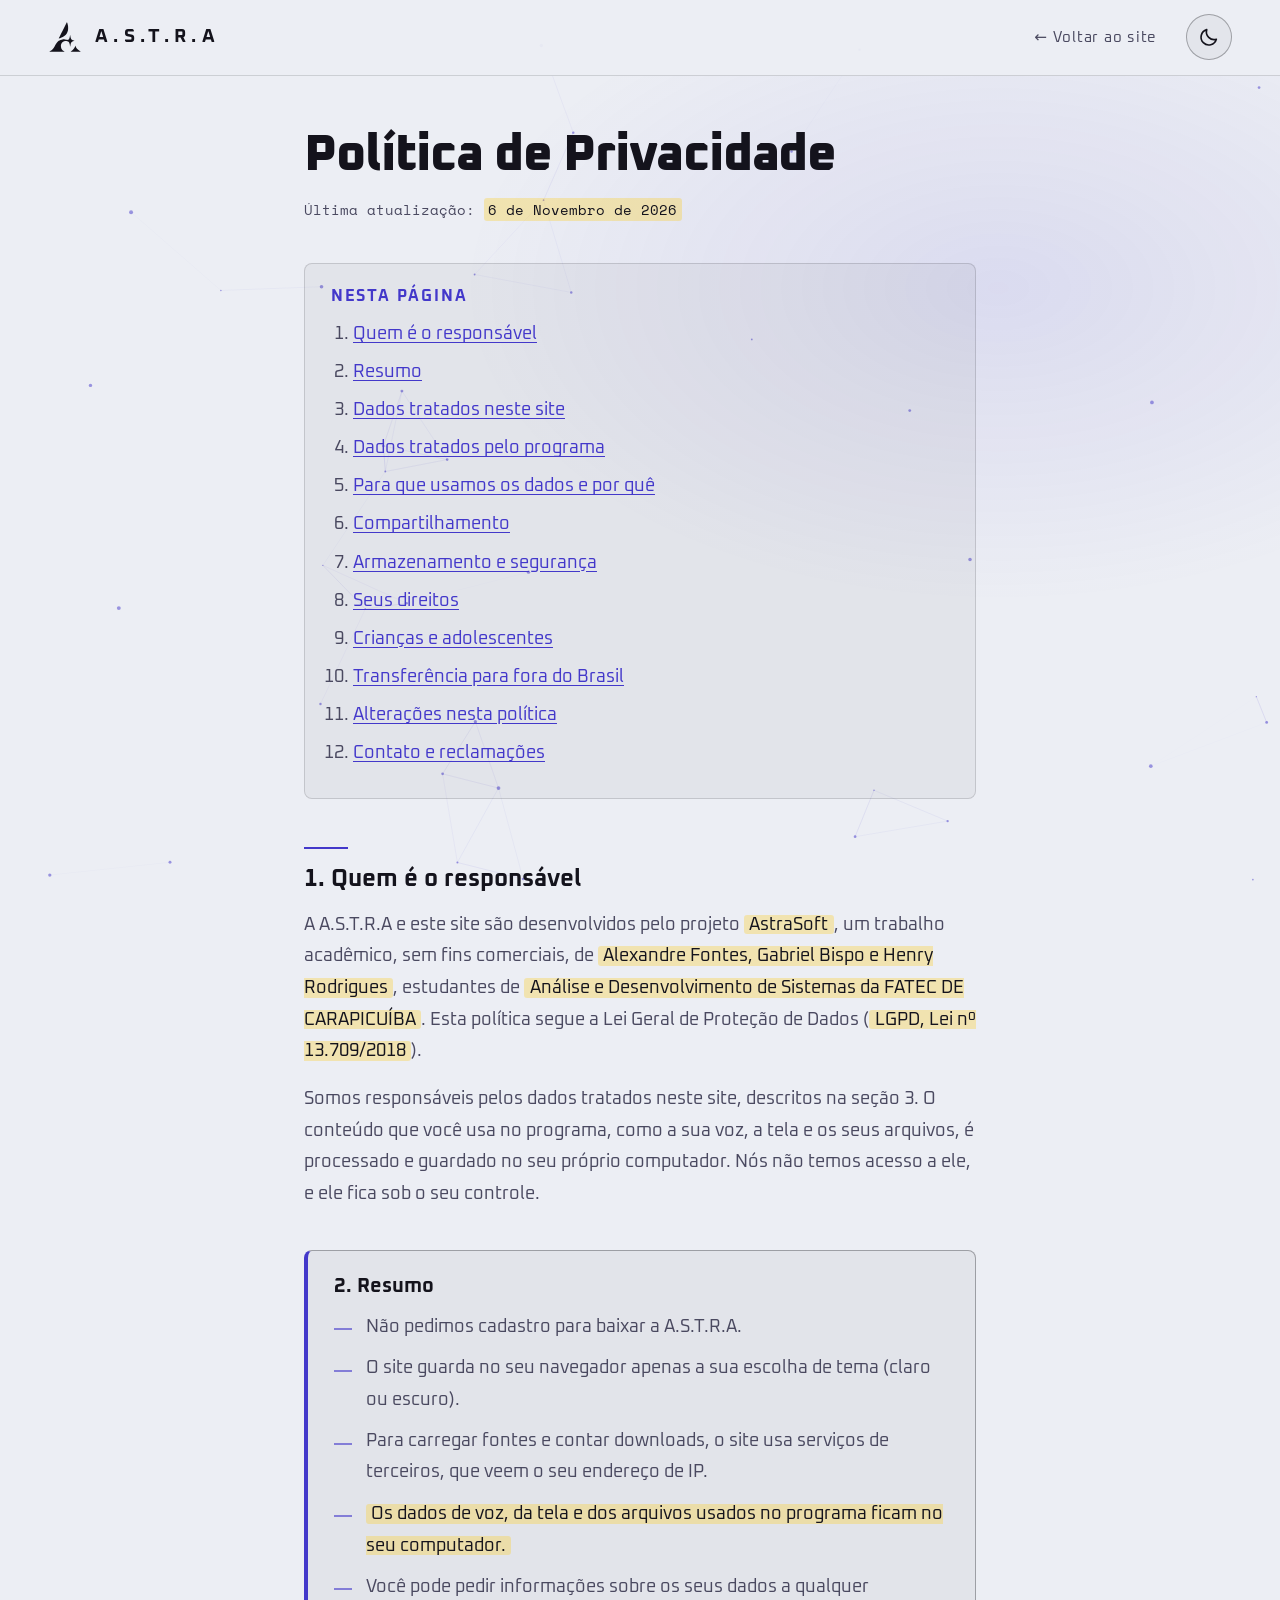
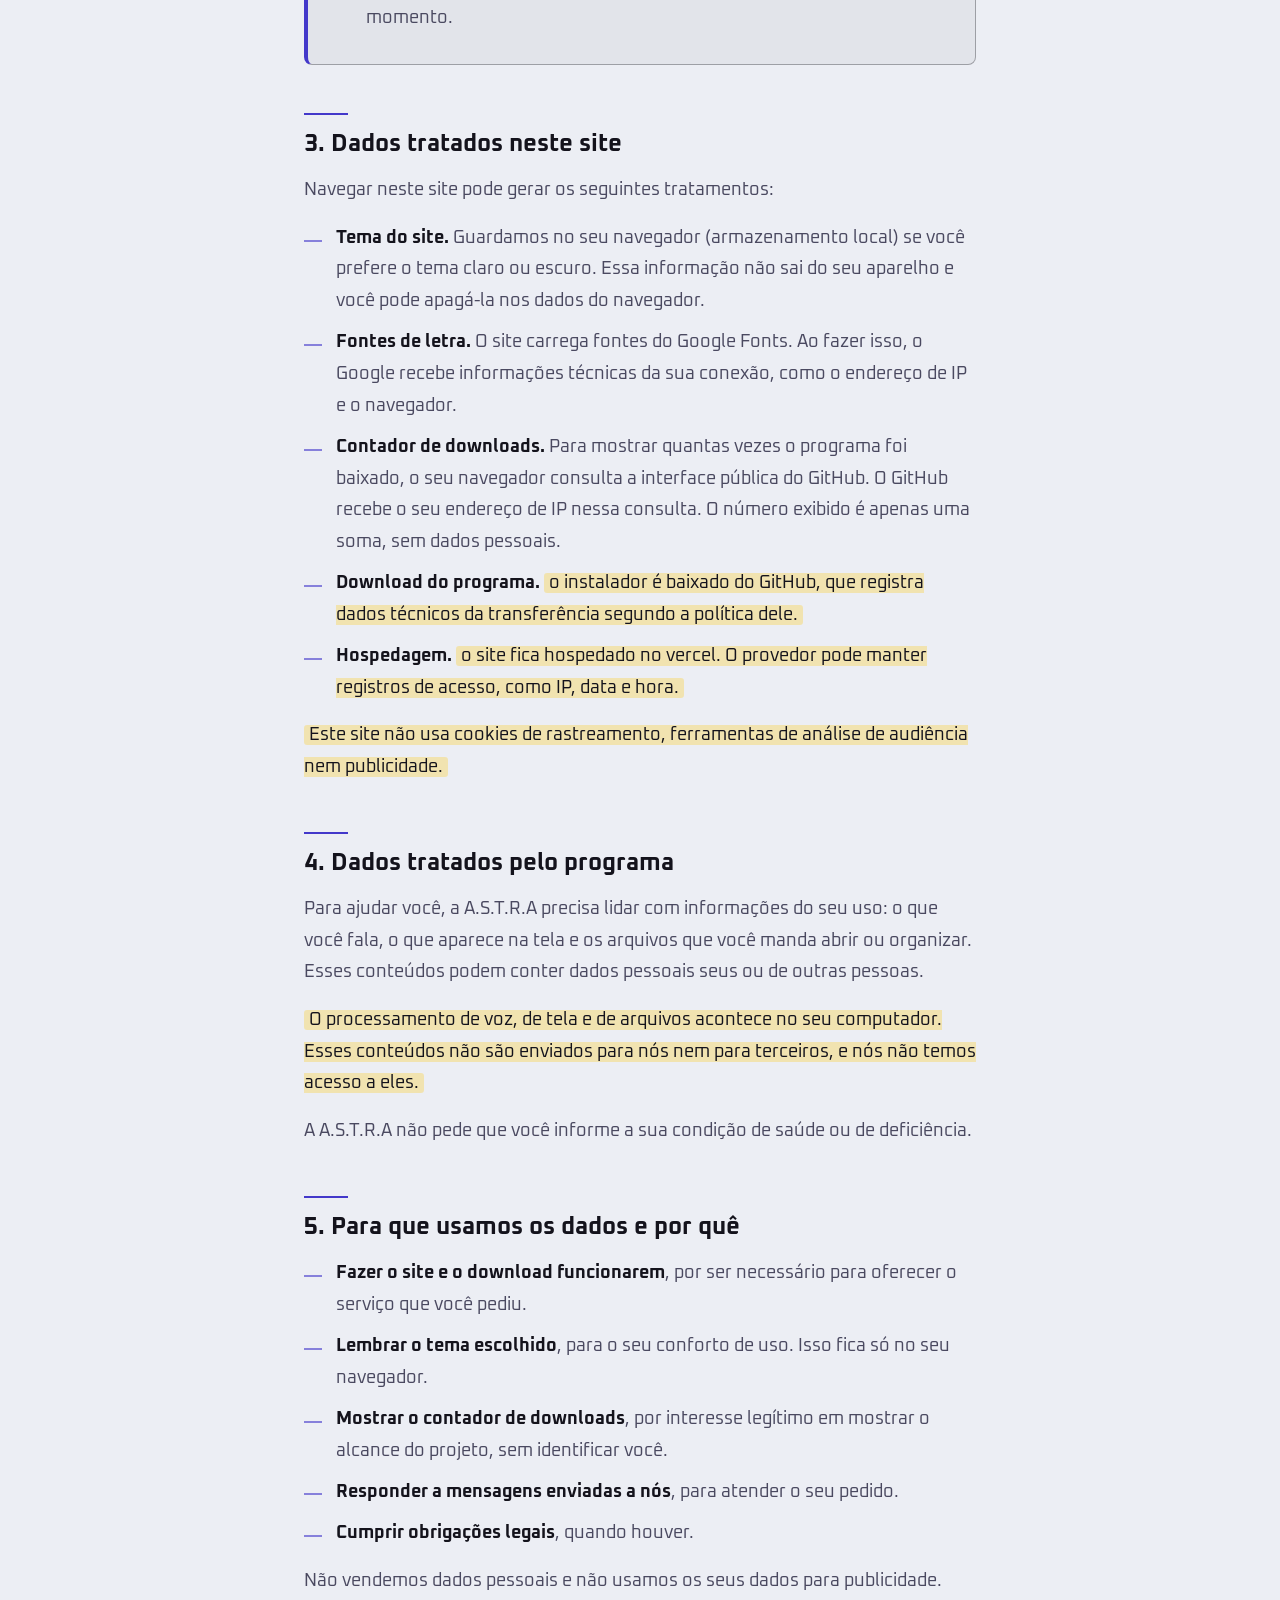
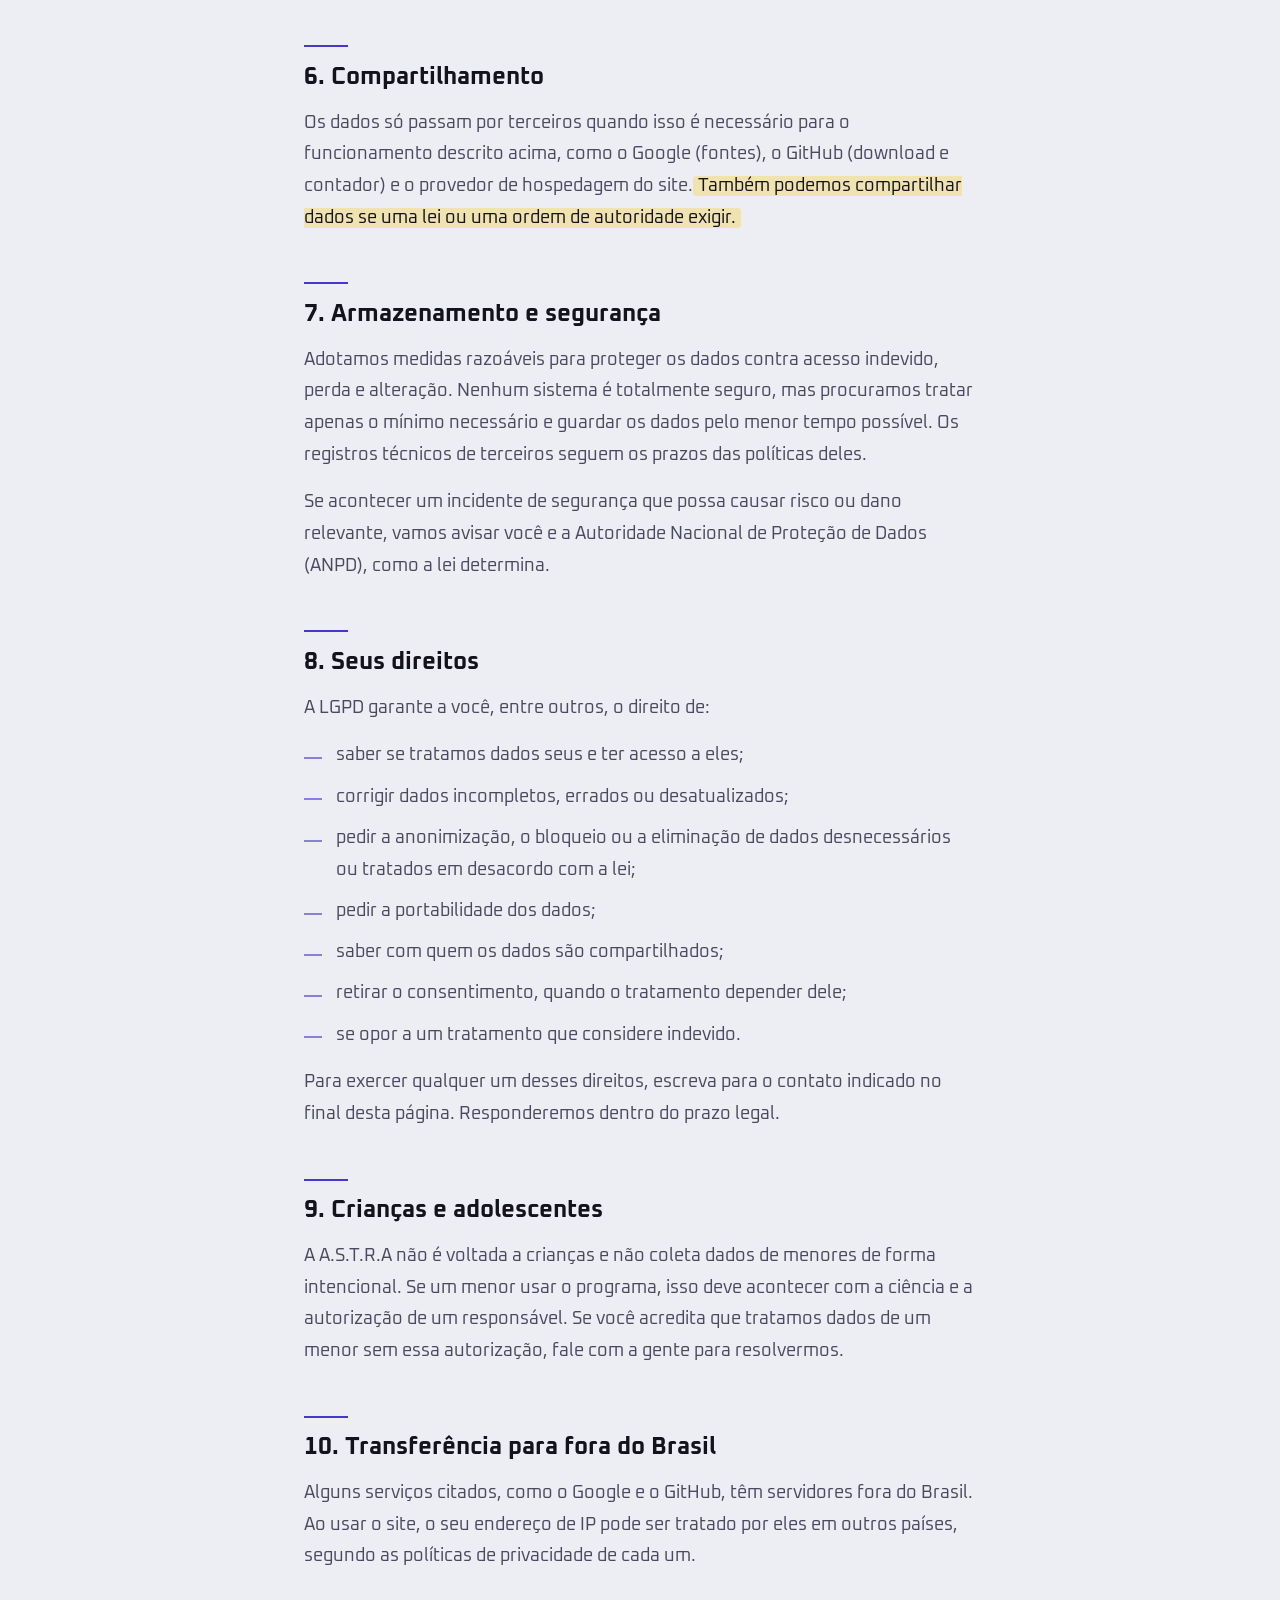
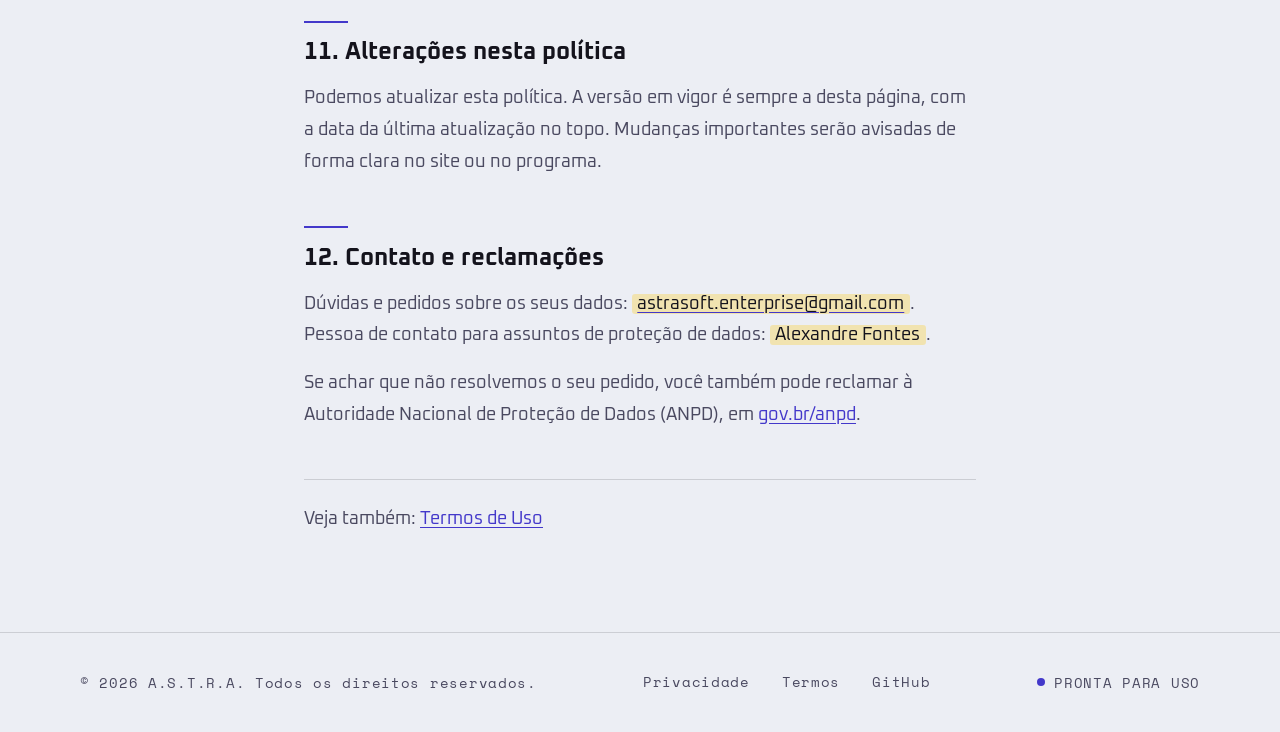
==== commit 78e05b9d: "feat: escala proporcional em telas grandes, ajustes de layout e revisão das páginas legais Layout e " ====
--- a/pages/privacidade.html
+++ b/pages/privacidade.html
@@ -7,7 +7,7 @@
 <meta name="description" content="Como a A.S.T.R.A trata dados pessoais, em linguagem simples e de acordo com a LGPD.">
 <meta name="color-scheme" content="dark light">
 <meta name="theme-color" content="#07060c">
-<link rel="icon" href="/assets/favicon.svg" type="image/svg+xml">
+<link rel="icon" href="../assets/favicon.svg" type="image/svg+xml">
 
 <!-- Rascunho: preencher os campos destacados em amarelo no site antes de publicar -->
 
@@ -28,8 +28,8 @@
 <link rel="preconnect" href="https://fonts.googleapis.com">
 <link rel="preconnect" href="https://fonts.gstatic.com" crossorigin>
 <link href="https://fonts.googleapis.com/css2?family=Oxanium:wght@400;600;700;800&family=Space+Mono:wght@400;700&display=swap" rel="stylesheet">
-<link rel="stylesheet" href="/css/astra.css">
-<link rel="stylesheet" href="/css/astra-legal.css">
+<link rel="stylesheet" href="../css/astra.css">
+<link rel="stylesheet" href="../css/astra-legal.css">
 </head>
 <body>
 
@@ -42,12 +42,12 @@
 <canvas id="bg-canvas" aria-hidden="true"></canvas>
 
 <header class="top">
-  <a class="logo" href="index.html" aria-label="A.S.T.R.A — voltar ao início">
+  <a class="logo" href="../index.html" aria-label="A.S.T.R.A — voltar ao início">
     <svg class="logo-mark" aria-hidden="true" focusable="false"><use href="#astra-logo"/></svg>
     <span class="logo-name">A.S.T.R.A</span>
   </a>
   <nav class="nav-right" aria-label="Principal">
-    <a class="nav-back" href="/index.html">← Voltar ao site</a>
+    <a class="nav-back" href="../index.html">← Voltar ao site</a>
     <button class="theme-toggle" id="theme-toggle" type="button" aria-label="Alternar entre tema claro e escuro">
       <svg class="i-sun" viewBox="0 0 24 24" aria-hidden="true" focusable="false"><circle cx="12" cy="12" r="4.2"/><path d="M12 2.5v2.4M12 19.1v2.4M2.5 12h2.4M19.1 12h2.4M5.3 5.3l1.7 1.7M17 17l1.7 1.7M5.3 18.7 7 17M17 7l1.7-1.7"/></svg>
       <svg class="i-moon" viewBox="0 0 24 24" aria-hidden="true" focusable="false"><path d="M20 14.5A8.5 8.5 0 0 1 9.5 4 8.5 8.5 0 1 0 20 14.5Z"/></svg>
@@ -57,7 +57,7 @@
 
 <main id="main" class="legal">
   <h1>Política de Privacidade</h1>
-  <p class="updated">Última atualização: <span class="fill">23 de outubro de 2026</span></p>
+  <p class="updated">Última atualização: <span class="fill">6 de Novembro de 2026</span></p>
 
   <nav class="toc" aria-label="Índice desta página">
     <h2 class="toc-title">Nesta página</h2>
@@ -78,9 +78,11 @@
   </nav>
 
   <section id="quem-somos">
-    <h2>1. Quem é o responsável</h2>
-    <p>O responsável pelo tratamento dos seus dados pessoais é <span class="fill">[NOME DO RESPONSÁVEL OU DO GRUPO, COM CNPJ/CPF]</span>. Esta política segue a Lei Geral de Proteção de Dados (LGPD, Lei nº 13.709/2018).</p>
-  </section>
+  <h2>1. Quem é o responsável</h2>
+  <p>A A.S.T.R.A e este site são desenvolvidos pelo projeto <span class="fill">AstraSoft</span>, um trabalho acadêmico, sem fins comerciais, de 
+    <span class="fill">Alexandre Fontes, Gabriel Bispo e Henry Rodrigues</span>, estudantes de <span class="fill">Análise e Desenvolvimento de Sistemas da FATEC DE CARAPICUÍBA</span>. Esta política segue a Lei Geral de Proteção de Dados (<span class="fill">LGPD, Lei nº 13.709/2018</span>).</p>
+  <p>Somos responsáveis pelos dados tratados neste site, descritos na seção 3. O conteúdo que você usa no programa, como a sua voz, a tela e os seus arquivos, é processado e guardado no seu próprio computador. Nós não temos acesso a ele, e ele fica sob o seu controle.</p>
+</section>
 
   <div class="legal-summary" id="resumo" role="note">
     <h2>2. Resumo</h2>
@@ -88,7 +90,7 @@
       <li>Não pedimos cadastro para baixar a A.S.T.R.A.</li>
       <li>O site guarda no seu navegador apenas a sua escolha de tema (claro ou escuro).</li>
       <li>Para carregar fontes e contar downloads, o site usa serviços de terceiros, que veem o seu endereço de IP.</li>
-      <li><span class="fill">[CONFIRMAR] Os dados de voz, da tela e dos arquivos usados no programa ficam no seu computador.</span></li>
+      <li><span class="fill">Os dados de voz, da tela e dos arquivos usados no programa ficam no seu computador.</span></li>
       <li>Você pode pedir informações sobre os seus dados a qualquer momento.</li>
     </ul>
   </div>
@@ -100,17 +102,17 @@
       <li><strong>Tema do site.</strong> Guardamos no seu navegador (armazenamento local) se você prefere o tema claro ou escuro. Essa informação não sai do seu aparelho e você pode apagá-la nos dados do navegador.</li>
       <li><strong>Fontes de letra.</strong> O site carrega fontes do Google Fonts. Ao fazer isso, o Google recebe informações técnicas da sua conexão, como o endereço de IP e o navegador.</li>
       <li><strong>Contador de downloads.</strong> Para mostrar quantas vezes o programa foi baixado, o seu navegador consulta a interface pública do GitHub. O GitHub recebe o seu endereço de IP nessa consulta. O número exibido é apenas uma soma, sem dados pessoais.</li>
-      <li><strong>Download do programa.</strong> <span class="fill">[CONFIRMAR: o instalador é baixado do GitHub, que registra dados técnicos da transferência segundo a política dele.]</span></li>
-      <li><strong>Hospedagem.</strong> <span class="fill">[CONFIRMAR: indique onde o site fica hospedado, por exemplo GitHub Pages. O provedor pode manter registros de acesso, como IP, data e hora.]</span></li>
+      <li><strong>Download do programa.</strong> <span class="fill">o instalador é baixado do GitHub, que registra dados técnicos da transferência segundo a política dele.</span></li>
+      <li><strong>Hospedagem.</strong> <span class="fill">o site fica hospedado no vercel. O provedor pode manter registros de acesso, como IP, data e hora.</span></li>
     </ul>
-    <p><span class="fill">[CONFIRMAR]</span> Este site não usa cookies de rastreamento, ferramentas de análise de audiência nem publicidade.</p>
+    <p><span class="fill">Este site não usa cookies de rastreamento, ferramentas de análise de audiência nem publicidade.</span> </p>
   </section>
 
   <section id="app">
     <h2>4. Dados tratados pelo programa</h2>
     <p>Para ajudar você, a A.S.T.R.A precisa lidar com informações do seu uso: o que você fala, o que aparece na tela e os arquivos que você manda abrir ou organizar. Esses conteúdos podem conter dados pessoais seus ou de outras pessoas.</p>
-    <p><span class="fill">[CONFIRMAR E AJUSTAR ESTE TRECHO CONFORME O FUNCIONAMENTO REAL DO PROGRAMA. Se tudo é processado no computador: “O processamento de voz, de tela e de arquivos acontece no seu computador. Esses conteúdos não são enviados para nós nem para terceiros, e nós não temos acesso a eles.” Se alguma parte for enviada a um servidor ou a um serviço de IA externo, diga exatamente o quê, para quem, para qual finalidade e por quanto tempo fica guardado.]</span></p>
-    <p>A A.S.T.R.A não pede que você informe a sua condição de saúde ou de deficiência. <span class="fill">[CONFIRMAR]</span> Se algum dado desse tipo for tratado, ele é considerado sensível pela LGPD e só será usado com o seu consentimento específico ou em outra hipótese que a lei permita.</p>
+    <p><span class="fill">O processamento de voz, de tela e de arquivos acontece no seu computador. Esses conteúdos não são enviados para nós nem para terceiros, e nós não temos acesso a eles.</span></p>
+    <p>A A.S.T.R.A não pede que você informe a sua condição de saúde ou de deficiência.</p>
   </section>
 
   <section id="finalidades">
@@ -127,7 +129,7 @@
 
   <section id="compartilhamento">
     <h2>6. Compartilhamento</h2>
-    <p>Os dados só passam por terceiros quando isso é necessário para o funcionamento descrito acima, como o Google (fontes), o GitHub (download e contador) e o provedor de hospedagem do site. Também podemos compartilhar dados se uma lei ou uma ordem de autoridade exigir.</p>
+    <p>Os dados só passam por terceiros quando isso é necessário para o funcionamento descrito acima, como o Google (fontes), o GitHub (download e contador) e o provedor de hospedagem do site.<span class="fill">Também podemos compartilhar dados se uma lei ou uma ordem de autoridade exigir.</span></p>
   </section>
 
   <section id="seguranca">
@@ -168,7 +170,7 @@
 
   <section id="contato">
     <h2>12. Contato e reclamações</h2>
-    <p>Dúvidas e pedidos sobre os seus dados: <a href="mailto:EMAIL_AQUI"><span class="fill">[E-MAIL DE CONTATO]</span></a>. Pessoa de contato para assuntos de proteção de dados: <span class="fill">[NOME DO ENCARREGADO OU DO RESPONSÁVEL]</span>.</p>
+    <p>Dúvidas e pedidos sobre os seus dados: <a href="mailto:astrasoft.enterprise@gmail.com"><span class="fill">astrasoft.enterprise@gmail.com</span></a>. Pessoa de contato para assuntos de proteção de dados: <span class="fill">Alexandre Fontes</span>.</p>
     <p>Se achar que não resolvemos o seu pedido, você também pode reclamar à Autoridade Nacional de Proteção de Dados (ANPD), em <a href="https://www.gov.br/anpd">gov.br/anpd</a>.</p>
   </section>
 
@@ -188,6 +190,6 @@
   </div>
 </footer>
 
-<script src="/js/astra.js"></script>
+<script src="../js/astra.js"></script>
 </body>
 </html>
--- a/css/astra.css
+++ b/css/astra.css
@@ -87,7 +87,7 @@
 /* Menu */
 .top{
   position:fixed;top:0;left:0;right:0;z-index:100;
-  padding:0.9rem 3rem;
+  padding:0.9rem max(3rem,calc((100% - 110rem)/2 - 2rem));
   display:flex;align-items:center;justify-content:space-between;
   background:var(--nav-bg);
   border-bottom:1px solid var(--line);
@@ -99,7 +99,7 @@
   font-size:1.2rem;font-weight:700;letter-spacing:0.28em;
 }
 
-.logo-mark{width:34px;height:32px;flex-shrink:0}
+.logo-mark{width:2.125rem;height:2rem}
 
 .nav-right{
   display:flex;align-items:center;gap:1.6rem;
@@ -114,17 +114,25 @@
 .nav-right a.nav-link:hover{color:var(--text)}
 
 .theme-toggle{
-  width:46px;height:46px;border-radius:50%;
-  display:inline-flex;align-items:center;justify-content:center;
+  width:2.875rem;height:2.875rem;
+  border-radius:50%;
+  display:inline-flex;
+  align-items:center;
+  justify-content:center;
   border:1px solid var(--line-strong);
   background:var(--surface);color:var(--text);
   cursor:pointer;transition:background 0.3s,border-color 0.3s;
 }
 .theme-toggle:hover{background:var(--accent-soft);border-color:var(--accent)}
-.theme-toggle svg{
-  width:22px;height:22px;
-  fill:none;stroke:currentColor;stroke-width:1.8;
-  stroke-linecap:round;stroke-linejoin:round;
+.theme-toggle 
+svg{
+  width:1.375rem;
+  height:1.375rem;
+  fill:none;
+  stroke:currentColor;
+  stroke-width:1.8;
+  stroke-linecap:round;
+  stroke-linejoin:round;
 }
 :root[data-theme="dark"] .i-moon{display:none}
 :root[data-theme="light"] .i-sun{display:none}
@@ -147,7 +155,7 @@
   display:grid;
   grid-template-columns:1fr 1fr;
   align-items:center;
-  padding:0 5rem;
+  padding:0 max(5rem,calc((100% - 110rem)/2));
   gap:4rem;
 }
 
@@ -186,7 +194,7 @@
 
 .hero-sub{
   font-size:1.15rem;color:var(--muted);
-  line-height:1.75;max-width:500px;
+  line-height:1.75;max-width:31.25rem;
   margin-bottom:2.5rem;
 }
 
@@ -194,7 +202,7 @@
 
 .btn-primary{
   display:inline-flex;align-items:center;justify-content:center;
-  min-height:52px;
+  min-height:3.25rem;
   background:var(--btn-bg);
   color:var(--btn-fg);border:none;text-decoration:none;
   padding:0 2.2rem;
@@ -216,7 +224,7 @@
 
 .btn-ghost{
   display:inline-flex;align-items:center;justify-content:center;
-  min-height:52px;
+  min-height:3.25rem;
   border:1px solid var(--line-strong);text-decoration:none;
   padding:0 2.2rem;color:var(--text);
   background:transparent;
@@ -226,12 +234,12 @@
 }
 .btn-ghost:hover{border-color:var(--accent);background:var(--accent-soft)}
 
-.btn-primary.big,.btn-ghost.big{min-height:58px;padding:0 2.6rem;font-size:1.05rem}
+.btn-primary.big,.btn-ghost.big{min-height:3.625rem;padding:0 2.6rem;font-size:1.05rem}
 
 /* Logo no hero */
 .logo-wrap{
   position:relative;
-  width:min(100%,520px);aspect-ratio:1;
+  width:min(100%,32.5rem);aspect-ratio:1;
   margin-inline:auto;
   display:grid;place-items:center;
   opacity:0;animation:fadeIn 1.5s 0.8s forwards;
@@ -245,7 +253,6 @@
   position:relative;
   width:46%;height:auto;aspect-ratio:100/95;
   color:var(--text);
-  animation:float 7s ease-in-out infinite;
 }
 
 .logo-rings{position:absolute;inset:0}
@@ -293,7 +300,7 @@
 
 .features-inner{
   width:100%;
-  padding:0 5rem;
+  padding:0 max(5rem,calc((100% - 110rem)/2));
 }
 
 .section-label{
@@ -371,7 +378,7 @@
 .feature-body{
   font-size:1.1rem;color:var(--muted);
   line-height:1.8;
-  max-width:480px;
+  max-width:30rem;
 }
 
 /* Tópicos diagonais */
@@ -406,12 +413,12 @@
 /* Visual lateral */
 .feature-visual{
   display:flex;align-items:center;justify-content:center;
-  height:280px;
+  height:17.5rem;
   position:relative;
 }
-.feature-visual.tall{height:440px}
-
-.vis{width:100%;max-width:420px;height:100%;overflow:visible}
+.feature-visual.tall{height:27.5rem}
+
+.vis{width:100%;max-width:26.25rem;height:100%;overflow:visible}
 .vis .v-line{fill:none;stroke:var(--line-strong);stroke-width:1.5}
 .vis .v-soft{fill:var(--accent-soft)}
 .vis .v-fill{fill:var(--accent)}
@@ -448,7 +455,7 @@
   border-bottom:1px solid var(--line);
 }
 
-.metrics-inner{width:100%;padding:0 5rem}
+.metrics-inner{width:100%;padding:0 max(5rem,calc((100% - 110rem)/2))}
 
 .metrics-grid{
   display:grid;
@@ -496,15 +503,15 @@
 
 .cta-inner{
   position:relative;z-index:1;
-  max-width:720px;
+  max-width:45rem;
   margin:0 auto;
   padding:0 2rem;
 }
 
 .cta-ring{
   position:absolute;
-  width:800px;height:800px;
-  margin:-400px 0 0 -400px;
+  width:50rem;height:50rem;
+  margin:-25rem 0 0 -25rem;
   border-radius:50%;
   border:1px solid var(--line-strong);
   left:50%;top:50%;
@@ -539,7 +546,7 @@
 
 /* Rodapé */
 footer{
-  padding:2rem 5rem;
+  padding:2rem max(5rem,calc((100% - 110rem)/2));
   border-top:1px solid var(--line);
   display:flex;align-items:center;justify-content:space-between;
   gap:1.5rem;flex-wrap:wrap;
@@ -570,7 +577,7 @@
 /* Cantos decorativos */
 .hud-corner{
   position:fixed;z-index:50;pointer-events:none;
-  width:40px;height:40px;
+  width:2.5rem;height:2.5rem;
   border-color:var(--line-strong);
   border-style:solid;
 }
@@ -599,11 +606,6 @@
   to{transform:rotate(360deg)}
 }
 
-@keyframes float{
-  0%,100%{transform:translateY(0)}
-  50%{transform:translateY(-10px)}
-}
-
 @keyframes bar{
   0%,100%{transform:scaleY(1)}
   50%{transform:scaleY(0.45)}
@@ -624,6 +626,9 @@
   .top{padding:0.8rem 1.5rem}
   .nav-right{gap:1rem}
 }
+
+/* Telas acima de 1080p: tudo cresce na mesma proporção */
+html{font-size:max(100%,0.8333vw)}
 
 /* Tablets e celulares */
 @media (max-width:900px){
--- a/css/astra-legal.css
+++ b/css/astra-legal.css
@@ -1,7 +1,7 @@
 /* Páginas de Termos de Uso e Política de Privacidade */
 .legal{
   position:relative;z-index:10;
-  max-width:800px;margin:0 auto;
+  max-width:45rem;;margin:0 auto;
   padding:8rem 1.5rem 5rem;
 }
 
